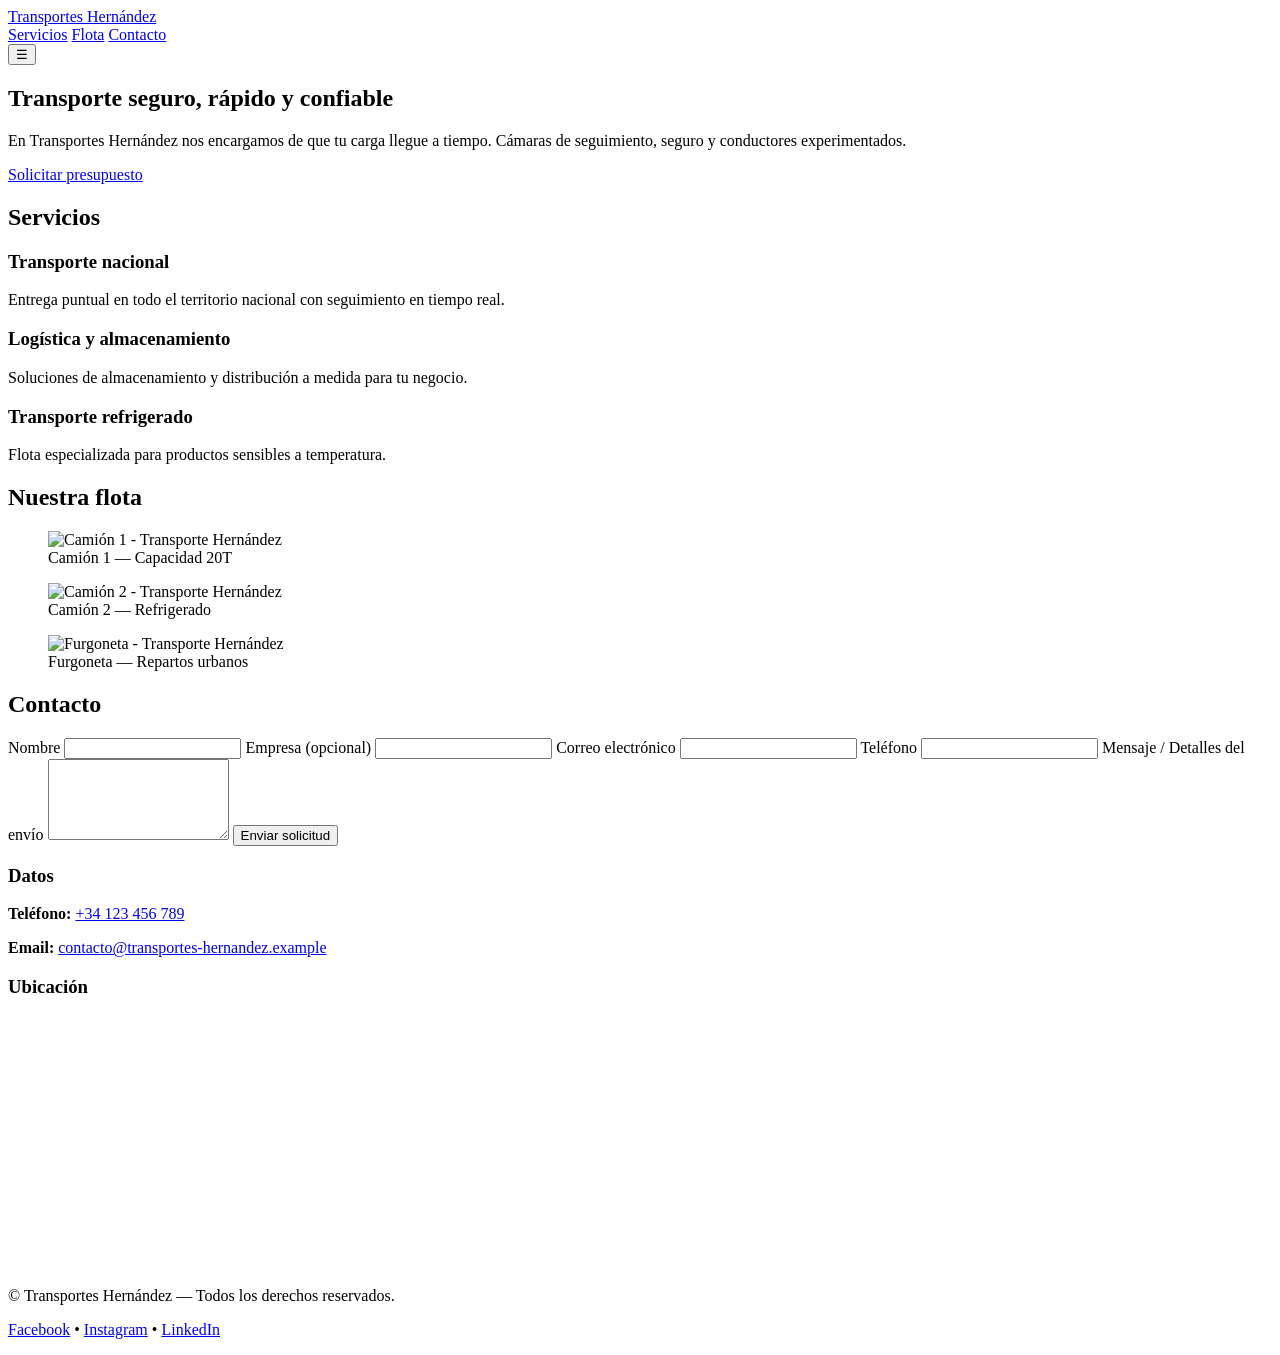
==== index.html @ dbd1b5d1 "Agregar plantilla de sitio Transportes Hernández" ====
<!doctype html>
<html lang="es">
<head>
  <meta charset="utf-8" />
  <meta name="viewport" content="width=device-width,initial-scale=1" />
  <title>Transportes Hernández</title>
  <meta name="description" content="Transportes Hernández - servicios de transporte de mercancías y logística con seguridad y puntualidad." />
  <link rel="stylesheet" href="styles.css">
  <link rel="icon" href="data:;base64,iVBORw0KGgo=" />
</head>
<body>
  <header class="site-header">
    <div class="container header-inner">
      <a class="brand" href="#home" aria-label="Transportes Hernández">Transportes Hernández</a>
      <nav class="main-nav" aria-label="Menú principal">
        <a href="#servicios">Servicios</a>
        <a href="#flota">Flota</a>
        <a href="#contacto">Contacto</a>
      </nav>
      <button class="menu-toggle" aria-expanded="false" aria-controls="main-navigation">☰</button>
    </div>
  </header>

  <main>
    <section id="home" class="hero" role="banner">
      <div class="container hero-inner">
        <h1>Transporte seguro, rápido y confiable</h1>
        <p>En Transportes Hernández nos encargamos de que tu carga llegue a tiempo. Cámaras de seguimiento, seguro y conductores experimentados.</p>
        <a class="btn primary" href="#contacto">Solicitar presupuesto</a>
      </div>
    </section>

    <section id="servicios" class="container servicios">
      <h2>Servicios</h2>
      <div class="cards">
        <article class="card">
          <h3>Transporte nacional</h3>
          <p>Entrega puntual en todo el territorio nacional con seguimiento en tiempo real.</p>
        </article>
        <article class="card">
          <h3>Logística y almacenamiento</h3>
          <p>Soluciones de almacenamiento y distribución a medida para tu negocio.</p>
        </article>
        <article class="card">
          <h3>Transporte refrigerado</h3>
          <p>Flota especializada para productos sensibles a temperatura.</p>
        </article>
      </div>
    </section>

    <section id="flota" class="container flota">
      <h2>Nuestra flota</h2>
      <div class="fleet-grid">
        <figure>
          <img src="https://via.placeholder.com/400x250?text=Camión+1" alt="Camión 1 - Transporte Hernández" />
          <figcaption>Camión 1 — Capacidad 20T</figcaption>
        </figure>
        <figure>
          <img src="https://via.placeholder.com/400x250?text=Camión+2" alt="Camión 2 - Transporte Hernández" />
          <figcaption>Camión 2 — Refrigerado</figcaption>
        </figure>
        <figure>
          <img src="https://via.placeholder.com/400x250?text=Furgoneta" alt="Furgoneta - Transporte Hernández" />
          <figcaption>Furgoneta — Repartos urbanos</figcaption>
        </figure>
      </div>
    </section>

    <section id="contacto" class="container contacto">
      <h2>Contacto</h2>
      <div class="contact-grid">
        <form id="contact-form" class="contact-form" novalidate>
          <label for="name">Nombre</label>
          <input id="name" name="name" type="text" required />

          <label for="company">Empresa (opcional)</label>
          <input id="company" name="company" type="text" />

          <label for="email">Correo electrónico</label>
          <input id="email" name="email" type="email" required />

          <label for="phone">Teléfono</label>
          <input id="phone" name="phone" type="tel" required />

          <label for="message">Mensaje / Detalles del envío</label>
          <textarea id="message" name="message" rows="5" required></textarea>

          <button class="btn primary" type="submit">Enviar solicitud</button>
          <p id="form-msg" role="status" aria-live="polite"></p>
        </form>

        <div class="contact-info" aria-label="Información de contacto">
          <h3>Datos</h3>
          <p><strong>Teléfono:</strong> <a href="tel:+34123456789">+34 123 456 789</a></p>
          <p><strong>Email:</strong> <a href="mailto:contacto@transportes-hernandez.example">contacto@transportes-hernandez.example</a></p>
          <h3>Ubicación</h3>
          <!-- Sustituye el src por tu embed real de Google Maps o similar -->
          <div class="map" aria-hidden="false">
            <iframe
              title="Ubicación Transportes Hernández"
              src="https://www.google.com/maps/embed?pb=!1m18!1m12!1m3!1d...REEMPLAZA_POR_TU_EMBED..."
              width="100%" height="250" style="border:0;" loading="lazy" referrerpolicy="no-referrer-when-downgrade"></iframe>
          </div>
        </div>
      </div>
    </section>
  </main>

  <footer class="site-footer">
    <div class="container footer-inner">
      <p>© <span id="year"></span> Transportes Hernández — Todos los derechos reservados.</p>
      <p class="socials">
        <a href="#" aria-label="Facebook">Facebook</a> •
        <a href="#" aria-label="Instagram">Instagram</a> •
        <a href="#" aria-label="LinkedIn">LinkedIn</a>
      </p>
    </div>
  </footer>

  <script src="script.js" defer></script>
</body>
</html>
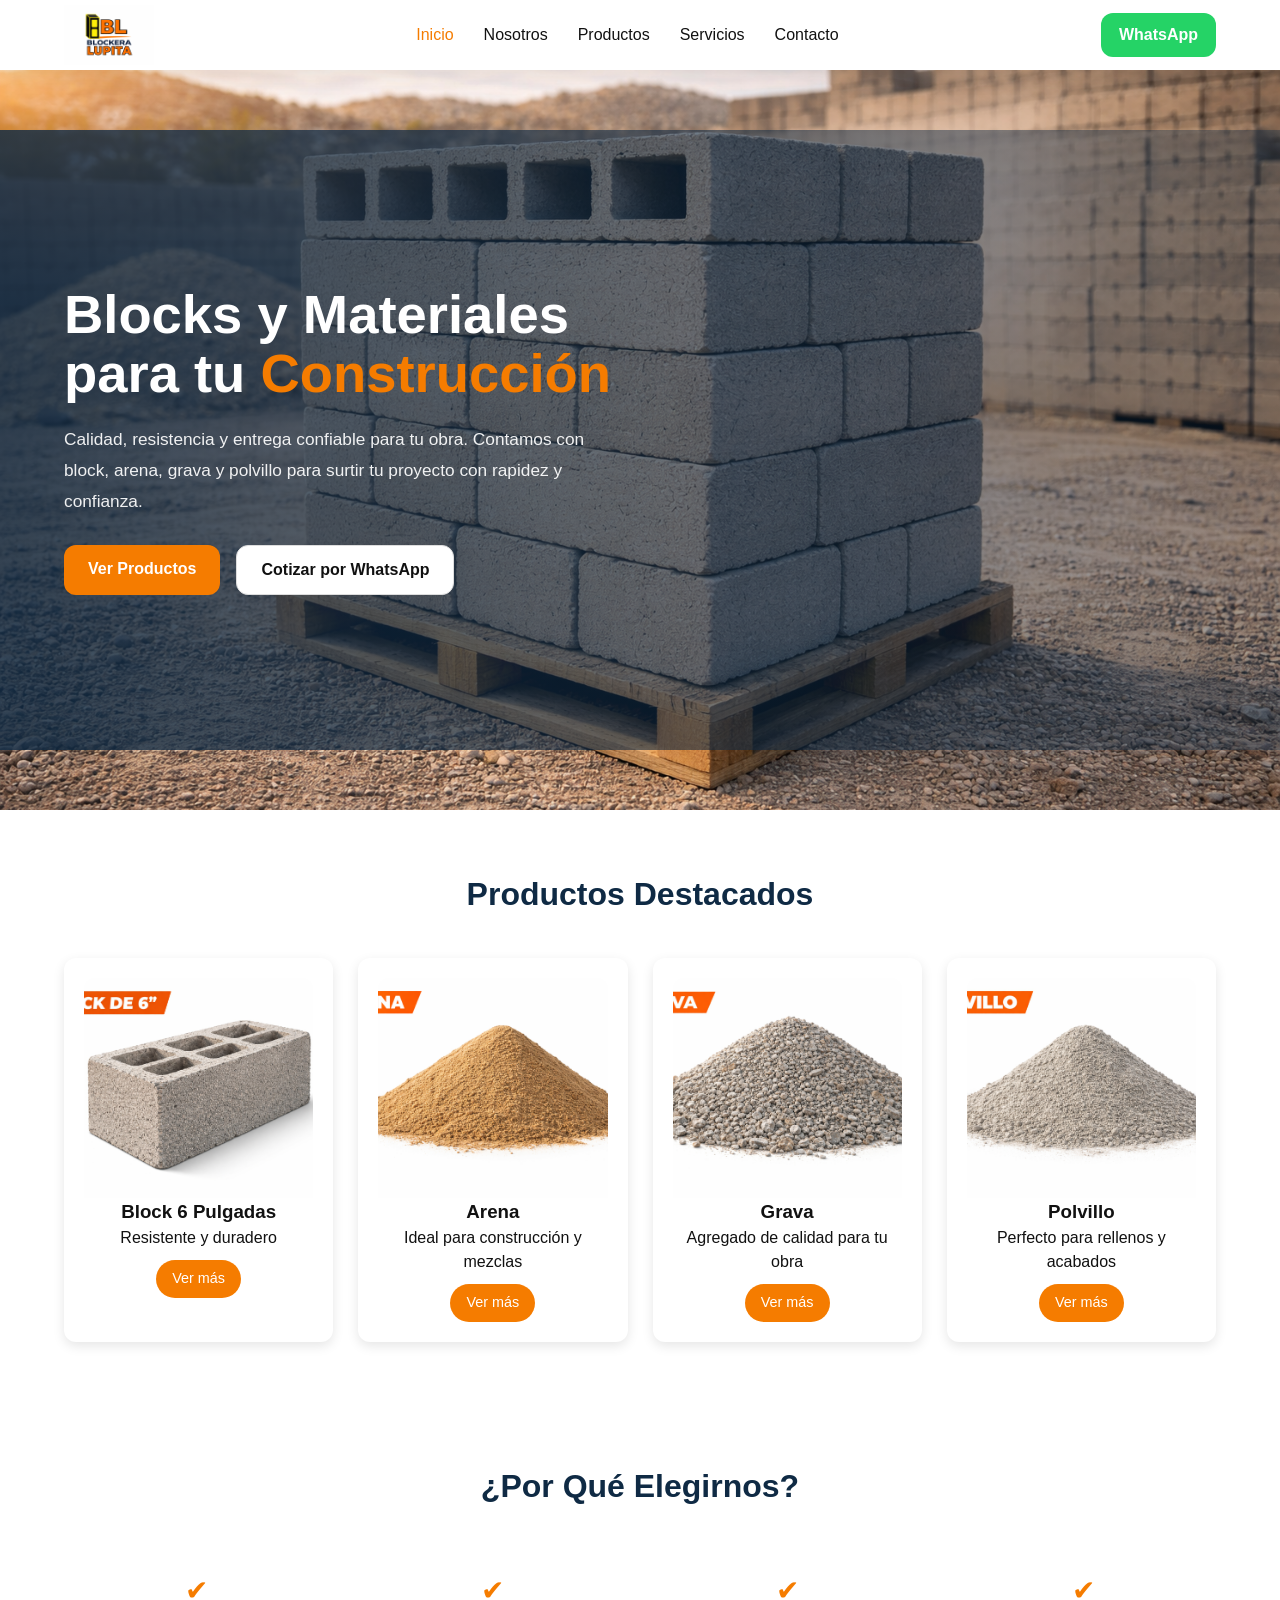
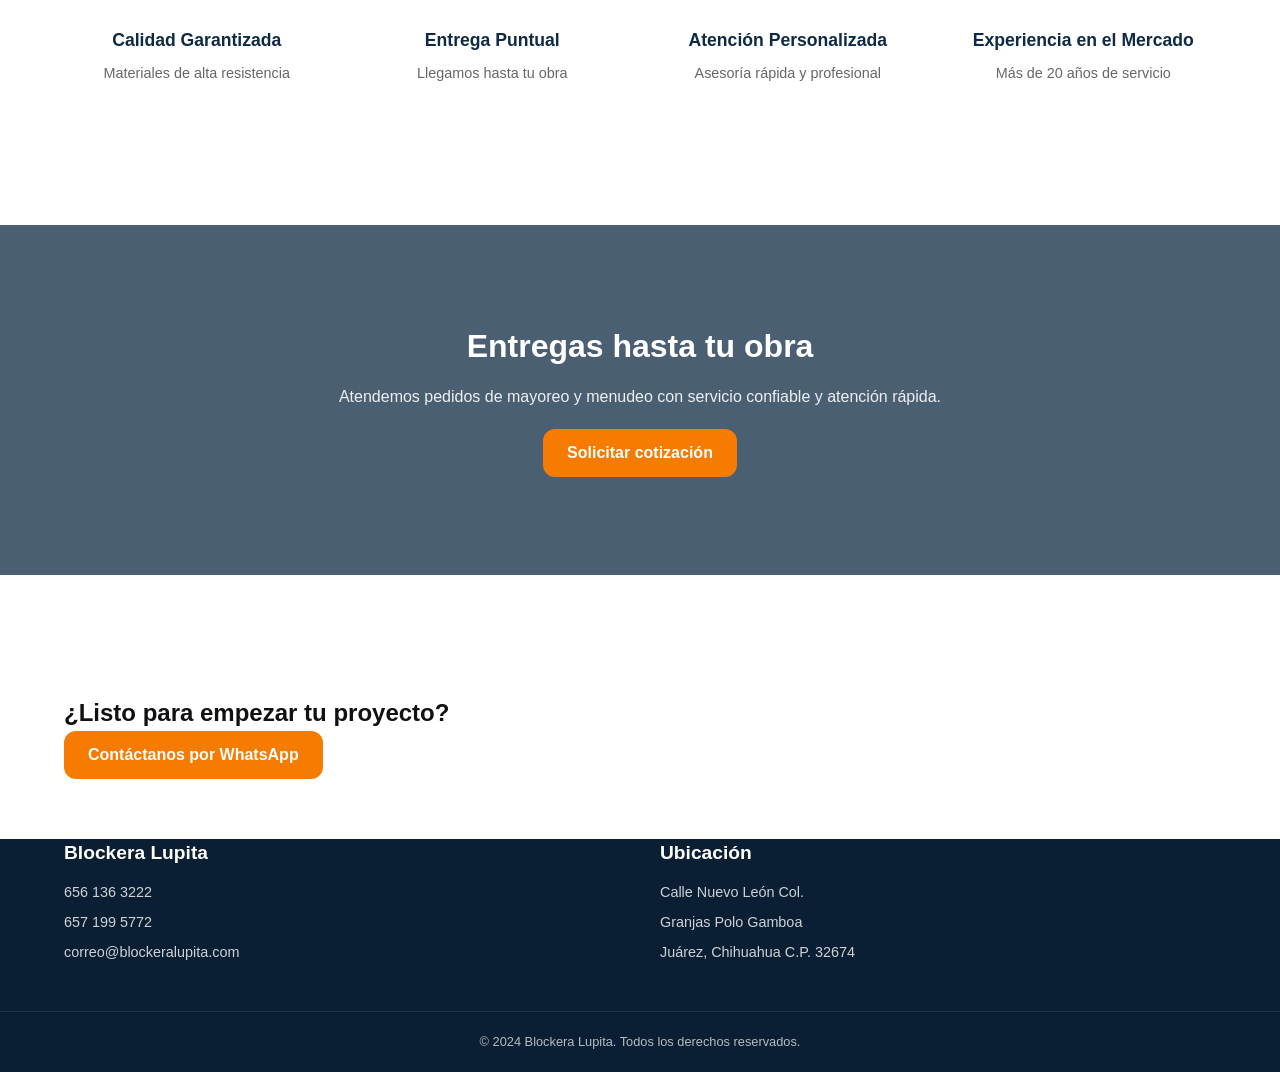
==== commit 47d66b99: "movimiento" ====
--- a/index.html
+++ b/index.html
@@ -1,122 +1,184 @@
-<!doctype html>
-<html lang="es">
-<head>
-  <meta charset="utf-8" />
-  <meta name="viewport" content="width=device-width,initial-scale=1" />
-  <title>Transportes Hernández</title>
-  <meta name="description" content="Transportes Hernández - servicios de transporte de mercancías y logística con seguridad y puntualidad." />
-  <link rel="stylesheet" href="styles.css">
-  <link rel="icon" href="data:;base64,iVBORw0KGgo=" />
-</head>
-<body>
-  <header class="site-header">
-    <div class="container header-inner">
-      <a class="brand" href="#home" aria-label="Transportes Hernández">Transportes Hernández</a>
-      <nav class="main-nav" aria-label="Menú principal">
-        <a href="#servicios">Servicios</a>
-        <a href="#flota">Flota</a>
-        <a href="#contacto">Contacto</a>
-      </nav>
-      <button class="menu-toggle" aria-expanded="false" aria-controls="main-navigation">☰</button>
-    </div>
-  </header>
-
-  <main>
-    <section id="home" class="hero" role="banner">
-      <div class="container hero-inner">
-        <h1>Transporte seguro, rápido y confiable</h1>
-        <p>En Transportes Hernández nos encargamos de que tu carga llegue a tiempo. Cámaras de seguimiento, seguro y conductores experimentados.</p>
-        <a class="btn primary" href="#contacto">Solicitar presupuesto</a>
-      </div>
-    </section>
-
-    <section id="servicios" class="container servicios">
-      <h2>Servicios</h2>
-      <div class="cards">
-        <article class="card">
-          <h3>Transporte nacional</h3>
-          <p>Entrega puntual en todo el territorio nacional con seguimiento en tiempo real.</p>
-        </article>
-        <article class="card">
-          <h3>Logística y almacenamiento</h3>
-          <p>Soluciones de almacenamiento y distribución a medida para tu negocio.</p>
-        </article>
-        <article class="card">
-          <h3>Transporte refrigerado</h3>
-          <p>Flota especializada para productos sensibles a temperatura.</p>
-        </article>
-      </div>
-    </section>
-
-    <section id="flota" class="container flota">
-      <h2>Nuestra flota</h2>
-      <div class="fleet-grid">
-        <figure>
-          <img src="https://via.placeholder.com/400x250?text=Camión+1" alt="Camión 1 - Transporte Hernández" />
-          <figcaption>Camión 1 — Capacidad 20T</figcaption>
-        </figure>
-        <figure>
-          <img src="https://via.placeholder.com/400x250?text=Camión+2" alt="Camión 2 - Transporte Hernández" />
-          <figcaption>Camión 2 — Refrigerado</figcaption>
-        </figure>
-        <figure>
-          <img src="https://via.placeholder.com/400x250?text=Furgoneta" alt="Furgoneta - Transporte Hernández" />
-          <figcaption>Furgoneta — Repartos urbanos</figcaption>
-        </figure>
-      </div>
-    </section>
-
-    <section id="contacto" class="container contacto">
-      <h2>Contacto</h2>
-      <div class="contact-grid">
-        <form id="contact-form" class="contact-form" novalidate>
-          <label for="name">Nombre</label>
-          <input id="name" name="name" type="text" required />
-
-          <label for="company">Empresa (opcional)</label>
-          <input id="company" name="company" type="text" />
-
-          <label for="email">Correo electrónico</label>
-          <input id="email" name="email" type="email" required />
-
-          <label for="phone">Teléfono</label>
-          <input id="phone" name="phone" type="tel" required />
-
-          <label for="message">Mensaje / Detalles del envío</label>
-          <textarea id="message" name="message" rows="5" required></textarea>
-
-          <button class="btn primary" type="submit">Enviar solicitud</button>
-          <p id="form-msg" role="status" aria-live="polite"></p>
-        </form>
-
-        <div class="contact-info" aria-label="Información de contacto">
-          <h3>Datos</h3>
-          <p><strong>Teléfono:</strong> <a href="tel:+34123456789">+34 123 456 789</a></p>
-          <p><strong>Email:</strong> <a href="mailto:contacto@transportes-hernandez.example">contacto@transportes-hernandez.example</a></p>
-          <h3>Ubicación</h3>
-          <!-- Sustituye el src por tu embed real de Google Maps o similar -->
-          <div class="map" aria-hidden="false">
-            <iframe
-              title="Ubicación Transportes Hernández"
-              src="https://www.google.com/maps/embed?pb=!1m18!1m12!1m3!1d...REEMPLAZA_POR_TU_EMBED..."
-              width="100%" height="250" style="border:0;" loading="lazy" referrerpolicy="no-referrer-when-downgrade"></iframe>
-          </div>
-        </div>
-      </div>
-    </section>
-  </main>
-
-  <footer class="site-footer">
-    <div class="container footer-inner">
-      <p>© <span id="year"></span> Transportes Hernández — Todos los derechos reservados.</p>
-      <p class="socials">
-        <a href="#" aria-label="Facebook">Facebook</a> •
-        <a href="#" aria-label="Instagram">Instagram</a> •
-        <a href="#" aria-label="LinkedIn">LinkedIn</a>
-      </p>
-    </div>
-  </footer>
-
-  <script src="script.js" defer></script>
-</body>
-</html>
+<!DOCTYPE html>
+<html lang="es">
+<head>
+  <meta charset="UTF-8" />
+  <meta name="viewport" content="width=device-width, initial-scale=1.0" />
+  <title>Blockera Lupita</title>
+
+  <link rel="icon" type="image/png" href="assets/img/logo/favicon1.png">
+
+  <link rel="stylesheet" href="assets/css/global.css">
+  <link rel="stylesheet" href="assets/css/variables.css" />
+  <link rel="stylesheet" href="assets/css/global.css" />
+  <link rel="stylesheet" href="assets/css/header.css" />
+  <link rel="stylesheet" href="assets/css/hero.css" />
+  <link rel="stylesheet" href="assets/css/productos.css" />
+  <link rel="stylesheet" href="assets/css/ventajas.css" />
+  <link rel="stylesheet" href="assets/css/entrega.css" />
+  <link rel="stylesheet" href="assets/css/cta.css" />
+  <link rel="stylesheet" href="assets/css/footer.css" />
+  <link rel="stylesheet" href="assets/css/responsive.css" />
+</head>
+<body>
+
+  <header class="header">
+    <div class="container header-container">
+      <a href="index.html" class="logo">
+        <img src="assets/img/logo/logo.png" alt="Logo Blockera Lupita">
+      </a>
+
+      <nav class="nav">
+        <a href="index.html" class="active">Inicio</a>
+        <a href="pages/nosotros.html">Nosotros</a>
+        <a href="pages/productos.html">Productos</a>
+        <a href="pages/servicios.html">Servicios</a>
+        <a href="pages/contacto.html">Contacto</a>
+      </nav>
+
+      <a href="https://wa.me/526571995772?text=Hola,%20quiero%20información%20y%20precios%20de%20block%20y%20materiales" class="btn-whatsapp" target="_blank"> 
+      WhatsApp
+      </a>
+    </div>
+  </header>
+
+  <main>
+    <section class="hero">
+      <div class="hero-overlay">
+        <div class="container hero-content">
+          <div class="hero-text">
+            <h1>Blocks y Materiales<br>para tu <span>Construcción</span></h1>
+            <p>
+              Calidad, resistencia y entrega confiable para tu obra.
+              Contamos con block, arena, grava y polvillo para surtir
+              tu proyecto con rapidez y confianza.
+            </p>
+
+            <div class="hero-buttons">
+              <a href="productos.html" class="btn btn-primary">Ver Productos</a>
+              <a href="#" class="btn btn-light">Cotizar por WhatsApp</a>
+            </div>
+          </div>
+        </div>
+      </div>
+    </section>
+
+    <section class="productos-destacados">
+
+      <div class="container">
+        <h2 class="section-title">Productos Destacados</h2>
+
+        <div class="productos-grid">
+          <article class="producto-card">
+            <img src="assets/img/productos/block6.png" alt="Block 6 Pulgadas">
+            <div class="producto-info">
+              <h3>Block 6 Pulgadas</h3>
+              <p>Resistente y duradero</p>
+              <a href="productos.html" class="btn-card">Ver más</a>
+            </div>
+          </article>
+
+          <article class="producto-card">
+            <img src="assets/img/productos/arena.png" alt="Arena">
+            <div class="producto-info">
+              <h3>Arena</h3>
+              <p>Ideal para construcción y mezclas</p>
+              <a href="productos.html" class="btn-card">Ver más</a>
+            </div>
+          </article>
+
+          <article class="producto-card">
+            <img src="assets/img/productos/grava.png" alt="Grava">
+            <div class="producto-info">
+              <h3>Grava</h3>
+              <p>Agregado de calidad para tu obra</p>
+              <a href="productos.html" class="btn-card">Ver más</a>
+            </div>
+          </article>
+
+          <article class="producto-card">
+            <img src="assets/img/productos/polvillo.png" alt="Polvillo">
+            <div class="producto-info">
+              <h3>Polvillo</h3>
+              <p>Perfecto para rellenos y acabados</p>
+              <a href="productos.html" class="btn-card">Ver más</a>
+            </div>
+          </article>
+        </div>
+      </div>
+
+    </section>
+
+    <section class="ventajas">
+      <div class="container">
+        <h2 class="section-title">¿Por Qué Elegirnos?</h2>
+
+        <div class="ventajas-grid">
+          <div class="ventaja-item">
+            <h3>Calidad Garantizada</h3>
+            <p>Materiales de alta resistencia</p>
+          </div>
+
+          <div class="ventaja-item">
+            <h3>Entrega Puntual</h3>
+            <p>Llegamos hasta tu obra</p>
+          </div>
+
+          <div class="ventaja-item">
+            <h3>Atención Personalizada</h3>
+            <p>Asesoría rápida y profesional</p>
+          </div>
+
+          <div class="ventaja-item">
+            <h3>Experiencia en el Mercado</h3>
+            <p>Más de 20 años de servicio</p>
+          </div>
+        </div>
+      </div>
+    </section>
+
+    <section class="entrega-banner">
+      <div class="entrega-overlay">
+        <div class="container entrega-content">
+          <h2>Entregas hasta tu obra</h2>
+          <p>
+            Atendemos pedidos de mayoreo y menudeo con servicio confiable y atención rápida.
+          </p>
+          <a href="#" class="btn btn-primary">Solicitar cotización</a>
+        </div>
+      </div>
+    </section>
+
+    <section class="cta-final">
+      <div class="container cta-final-content">
+        <h2>¿Listo para empezar tu proyecto?</h2>
+        <a href="#" class="btn btn-primary btn-cta-final">Contáctanos por WhatsApp</a>
+      </div>
+    </section>
+  </main>
+
+  <footer class="footer">
+    <div class="container footer-container">
+      <div class="footer-col">
+        <h3>Blockera Lupita</h3>
+        <p>656 136 3222</p>
+        <p>657 199 5772</p>
+        <p>correo@blockeralupita.com</p>
+      </div>
+
+      <div class="footer-col">
+        <h3>Ubicación</h3>
+        <p>Calle Nuevo León Col.</p>
+        <p>Granjas Polo Gamboa</p>
+        <p>Juárez, Chihuahua C.P. 32674</p>
+      </div>
+    </div>
+
+    <div class="footer-bottom">
+      <p>© 2024 Blockera Lupita. Todos los derechos reservados.</p>
+    </div>
+  </footer>
+
+  <script src="assets/js/main.js"></script>
+  <script src="assets/js/menu-mobile.js"></script>
+</body>
+</html>
--- a/assets/css/global.css
+++ b/assets/css/global.css
@@ -0,0 +1,111 @@
+/* RESET */
+* {
+  margin: 0;
+  padding: 0;
+  box-sizing: border-box;
+}
+
+/* BODY */
+body {
+  font-family: var(--fuente-principal);
+  color: var(--color-negro);
+  background-color: var(--color-blanco);
+  line-height: 1.5;
+}
+
+/* IMÁGENES */
+img {
+  max-width: 100%;
+  display: block;
+}
+
+/* LINKS */
+a {
+  text-decoration: none;
+  color: inherit;
+}
+
+/* LISTAS */
+ul {
+  list-style: none;
+}
+
+/* CONTENEDOR GENERAL */
+.container {
+  width: 90%;
+  max-width: var(--ancho-max);
+  margin: 0 auto;
+}
+
+/* TÍTULOS */
+h1, h2, h3 {
+  font-weight: 700;
+}
+
+/* SECCIONES */
+section {
+  padding: 60px 0;
+}
+
+/* TITULOS DE SECCIÓN */
+.section-title {
+  text-align: center;
+  margin-bottom: 40px;
+  font-size: 2rem;
+  color: var(--color-azul-oscuro);
+}
+
+/* BOTONES GENERALES */
+.btn {
+  display: inline-block;
+  padding: 12px 24px;
+  border-radius: var(--radio);
+  font-weight: 600;
+  transition: var(--transicion);
+  cursor: pointer;
+}
+
+/* BOTÓN PRINCIPAL (NARANJA) */
+.btn-primary {
+  background-color: var(--color-naranja);
+  color: var(--color-blanco);
+}
+
+.btn-primary:hover {
+  background-color: var(--color-naranja-hover);
+}
+
+/* BOTÓN CLARO (WHATSAPP HERO) */
+.btn-light {
+  background-color: var(--color-blanco);
+  color: var(--color-negro);
+  border: 1px solid #ddd;
+}
+
+.btn-light:hover {
+  background-color: var(--color-gris);
+}
+
+/* BOTÓN WHATSAPP HEADER */
+.btn-whatsapp {
+  background-color: var(--color-verde);
+  color: white;
+  padding: 10px 18px;
+  border-radius: var(--radio);
+  font-weight: 600;
+}
+
+/* BOTÓN DE TARJETAS */
+.btn-card {
+  display: inline-block;
+  margin-top: 10px;
+  background-color: var(--color-naranja);
+  color: white;
+  padding: 8px 16px;
+  border-radius: 20px;
+  font-size: 0.9rem;
+}
+
+.btn-card:hover {
+  background-color: var(--color-naranja-hover);
+}
--- a/assets/css/variables.css
+++ b/assets/css/variables.css
@@ -0,0 +1,33 @@
+:root {
+
+  /*  COLORES PRINCIPALES */
+  --color-naranja: #f57c00;
+  --color-naranja-hover: #e66a00;
+
+  --color-azul-oscuro: #0f2a44;
+  --color-azul-claro: #1e3a5f;
+
+  --color-blanco: #ffffff;
+  --color-negro: #111111;
+  --color-gris: #f5f5f5;
+  --color-gris-texto: #666666;
+
+  --color-verde: #25D366; /* WhatsApp */
+
+  /* TIPOGRAFÍA */
+  --fuente-principal: 'Segoe UI', Tahoma, sans-serif;
+
+  /* TAMAÑOS */
+  --ancho-max: 1200px;
+
+  /* BORDES */
+  --radio: 12px;
+
+  /* SOMBRAS */
+  --sombra: 0 8px 20px rgba(0, 0, 0, 0.08);
+  --sombra-hover: 0 12px 30px rgba(0, 0, 0, 0.12);
+
+  /* TRANSICIONES */
+  --transicion: all 0.3s ease;
+
+}
--- a/assets/css/global.css
+++ b/assets/css/global.css
@@ -0,0 +1,111 @@
+/* RESET */
+* {
+  margin: 0;
+  padding: 0;
+  box-sizing: border-box;
+}
+
+/* BODY */
+body {
+  font-family: var(--fuente-principal);
+  color: var(--color-negro);
+  background-color: var(--color-blanco);
+  line-height: 1.5;
+}
+
+/* IMÁGENES */
+img {
+  max-width: 100%;
+  display: block;
+}
+
+/* LINKS */
+a {
+  text-decoration: none;
+  color: inherit;
+}
+
+/* LISTAS */
+ul {
+  list-style: none;
+}
+
+/* CONTENEDOR GENERAL */
+.container {
+  width: 90%;
+  max-width: var(--ancho-max);
+  margin: 0 auto;
+}
+
+/* TÍTULOS */
+h1, h2, h3 {
+  font-weight: 700;
+}
+
+/* SECCIONES */
+section {
+  padding: 60px 0;
+}
+
+/* TITULOS DE SECCIÓN */
+.section-title {
+  text-align: center;
+  margin-bottom: 40px;
+  font-size: 2rem;
+  color: var(--color-azul-oscuro);
+}
+
+/* BOTONES GENERALES */
+.btn {
+  display: inline-block;
+  padding: 12px 24px;
+  border-radius: var(--radio);
+  font-weight: 600;
+  transition: var(--transicion);
+  cursor: pointer;
+}
+
+/* BOTÓN PRINCIPAL (NARANJA) */
+.btn-primary {
+  background-color: var(--color-naranja);
+  color: var(--color-blanco);
+}
+
+.btn-primary:hover {
+  background-color: var(--color-naranja-hover);
+}
+
+/* BOTÓN CLARO (WHATSAPP HERO) */
+.btn-light {
+  background-color: var(--color-blanco);
+  color: var(--color-negro);
+  border: 1px solid #ddd;
+}
+
+.btn-light:hover {
+  background-color: var(--color-gris);
+}
+
+/* BOTÓN WHATSAPP HEADER */
+.btn-whatsapp {
+  background-color: var(--color-verde);
+  color: white;
+  padding: 10px 18px;
+  border-radius: var(--radio);
+  font-weight: 600;
+}
+
+/* BOTÓN DE TARJETAS */
+.btn-card {
+  display: inline-block;
+  margin-top: 10px;
+  background-color: var(--color-naranja);
+  color: white;
+  padding: 8px 16px;
+  border-radius: 20px;
+  font-size: 0.9rem;
+}
+
+.btn-card:hover {
+  background-color: var(--color-naranja-hover);
+}
--- a/assets/css/header.css
+++ b/assets/css/header.css
@@ -0,0 +1,78 @@
+/* HEADER */
+.header {
+  width: 100%;
+  background-color: var(--color-blanco);
+  box-shadow: var(--sombra);
+  position: sticky;
+  top: 0;
+  z-index: 1000;
+}
+
+/* CONTENEDOR */
+.header-container {
+  display: flex;
+  align-items: center;
+  justify-content: space-between;
+  height: 70px;
+}
+
+/* LOGO */
+.logo img {
+  height: 60px;
+  width: auto;
+}
+
+/* NAV */
+.nav {
+  display: flex;
+  gap: 30px;
+}
+
+.menu-toggle {
+  display: none;
+  font-size: 28px;
+  background: none;
+  border: none;
+  cursor: pointer;
+}
+
+.nav a {
+  font-weight: 500;
+  color: var(--color-negro);
+  position: relative;
+}
+
+/* EFECTO HOVER */
+.nav a::after {
+  content: "";
+  position: absolute;
+  left: 0;
+  bottom: -5px;
+  width: 0%;
+  height: 2px;
+  background-color: var(--color-naranja);
+  transition: var(--transicion);
+}
+
+.nav a:hover::after {
+  width: 100%;
+}
+
+/* LINK ACTIVO */
+.nav a.active {
+  color: var(--color-naranja);
+}
+
+/* BOTÓN WHATSAPP */
+.btn-whatsapp {
+  background-color: var(--color-verde);
+  color: white;
+  font-weight: 600;
+  padding: 10px 18px;
+  border-radius: var(--radio);
+  transition: var(--transicion);
+}
+
+.btn-whatsapp:hover {
+  opacity: 0.85;
+}
--- a/assets/css/hero.css
+++ b/assets/css/hero.css
@@ -0,0 +1,59 @@
+.hero {
+  position: relative;
+  min-height: 620px;
+  background-image: url("../img/hero/hero-principal.png");
+  background-size: cover;
+  background-position: center;
+  background-repeat: no-repeat;
+  display: flex;
+  align-items: center;
+}
+
+.hero-overlay {
+  width: 100%;
+  min-height: 620px;
+  background: linear-gradient(
+    90deg,
+    rgba(15, 42, 68, 0.82) 0%,
+    rgba(15, 42, 68, 0.68) 35%,
+    rgba(15, 42, 68, 0.35) 100%
+  );
+  display: flex;
+  align-items: center;
+}
+
+.hero-content {
+  display: flex;
+  align-items: center;
+  min-height: 620px;
+}
+
+.hero-text {
+  max-width: 620px;
+  color: var(--color-blanco);
+}
+
+.hero-text h1 {
+  font-size: 3.4rem;
+  line-height: 1.1;
+  margin-bottom: 20px;
+  font-weight: 800;
+}
+
+.hero-text h1 span {
+  color: var(--color-naranja);
+}
+
+.hero-text p {
+  font-size: 1.08rem;
+  line-height: 1.8;
+  margin-bottom: 28px;
+  color: rgba(255, 255, 255, 0.92);
+  max-width: 560px;
+}
+
+.hero-buttons {
+  display: flex;
+  gap: 16px;
+  flex-wrap: wrap;
+} 
--- a/assets/css/productos.css
+++ b/assets/css/productos.css
@@ -0,0 +1,62 @@
+.productos-catalogo {
+  padding: 80px 0;
+}
+
+.productos-hero {
+  background: linear-gradient(
+      rgba(13, 43, 69, 0.88),
+      rgba(13, 43, 69, 0.88)
+    );
+  color: white;
+
+  min-height: 420px;
+
+  display: flex;
+  justify-content: center;
+  align-items: center;
+  text-align: center;
+
+  padding: 0 20px;
+}
+
+.productos-grid {
+  display: grid;
+  grid-template-columns: repeat(4, 1fr);
+  gap: 25px;
+}
+
+.producto-card {
+  background: white;
+  padding: 20px;
+  border-radius: 12px;
+  box-shadow: 0 4px 12px rgba(0,0,0,0.1);
+  text-align: center;
+}
+
+.producto-card input {
+  width: 100%;
+  margin-top: 10px;
+  padding: 10px;
+  border-radius: 8px;
+  border: 1px solid #ccc;
+}
+
+.producto-card img{
+  width:100%;
+  height:220px;
+  object-fit:cover;
+  border-radius:12px 12px 0 0;
+}
+
+.productos-cta{
+  background:#0d2b45;
+  color:white;
+  text-align:center;
+  padding:60px 0;
+}
+
+@media (max-width: 768px) {
+  .productos-grid {
+    grid-template-columns: 1fr;
+  }
+}
--- a/assets/css/ventajas.css
+++ b/assets/css/ventajas.css
@@ -0,0 +1,43 @@
+.ventajas {
+  background-color: var(--color-blanco);
+}
+
+.ventajas-grid {
+  display: grid;
+  grid-template-columns: repeat(4, 1fr);
+  gap: 30px;
+  text-align: center;
+}
+
+.ventaja-item {
+  padding: 20px;
+  border-radius: var(--radio);
+  transition: var(--transicion);
+}
+
+.ventaja-item:hover {
+  background-color: var(--color-gris);
+  transform: translateY(-5px);
+}
+
+/* ICONO (lo dejamos preparado) */
+.ventaja-item::before {
+  content: "✔";
+  display: inline-block;
+  font-size: 28px;
+  margin-bottom: 15px;
+  color: var(--color-naranja);
+}
+
+/* TÍTULO */
+.ventaja-item h3 {
+  font-size: 1.1rem;
+  margin-bottom: 10px;
+  color: var(--color-azul-oscuro);
+}
+
+/* TEXTO */
+.ventaja-item p {
+  font-size: 0.9rem;
+  color: var(--color-gris-texto);
+}
--- a/assets/css/entrega.css
+++ b/assets/css/entrega.css
@@ -0,0 +1,38 @@
+.entrega-banner {
+  position: relative;
+  min-height: 350px;
+  background-image: url("../img/banners/entrega.jpg");
+  background-size: cover;
+  background-position: center;
+  display: flex;
+  align-items: center;
+}
+
+/* CAPA OSCURA */
+.entrega-overlay {
+  width: 100%;
+  min-height: 350px;
+  background: rgba(15, 42, 68, 0.75);
+  display: flex;
+  align-items: center;
+}
+
+/* CONTENIDO */
+.entrega-content {
+  text-align: center;
+  color: var(--color-blanco);
+  max-width: 700px;
+}
+
+/* TÍTULO */
+.entrega-content h2 {
+  font-size: 2rem;
+  margin-bottom: 15px;
+}
+
+/* TEXTO */
+.entrega-content p {
+  margin-bottom: 20px;
+  font-size: 1rem;
+  color: rgba(255, 255, 255, 0.9);
+}
--- a/assets/css/footer.css
+++ b/assets/css/footer.css
@@ -0,0 +1,36 @@
+.footer {
+  background-color: #0a1f33;
+  color: var(--color-blanco);
+}
+
+/* CONTENIDO PRINCIPAL */
+.footer-container {
+  display: grid;
+  grid-template-columns: repeat(2, 1fr);
+  gap: 40px;
+}
+
+/* COLUMNAS */
+.footer-col h3 {
+  margin-bottom: 15px;
+  font-size: 1.2rem;
+}
+
+.footer-col p {
+  font-size: 0.9rem;
+  margin-bottom: 8px;
+  color: rgba(255, 255, 255, 0.8);
+}
+
+/* PARTE INFERIOR */
+.footer-bottom {
+  text-align: center;
+  padding: 20px 0;
+  border-top: 1px solid rgba(255, 255, 255, 0.1);
+  margin-top: 40px;
+}
+
+.footer-bottom p {
+  font-size: 0.8rem;
+  color: rgba(255, 255, 255, 0.7);
+}
--- a/assets/css/responsive.css
+++ b/assets/css/responsive.css
@@ -0,0 +1,155 @@
+/* ===== TABLET ===== */
+@media (max-width: 992px) {
+  .nav {
+    gap: 18px;
+  }
+
+  .hero-text h1 {
+    font-size: 2.8rem;
+  }
+
+  .productos-grid {
+    grid-template-columns: repeat(2, 1fr);
+  }
+
+  .ventajas-grid {
+    grid-template-columns: repeat(2, 1fr);
+  }
+}
+
+/* ===== CELULAR ===== */
+@media (max-width: 768px) {
+  .menu-toggle {
+  display: block;
+  }
+
+.nav {
+  display: none;
+  flex-direction: column;
+  width: 100%;
+  background: white;
+  padding: 15px;
+  }
+
+.nav.nav-open {
+  display: flex;
+  }
+
+
+
+
+  section {
+    padding: 45px 0;
+  }
+
+  .header-container {
+    height: auto;
+    padding: 14px 0;
+    flex-wrap: wrap;
+    gap: 12px;
+  }
+
+  .logo img {
+    height: 44px;
+  }
+
+  .nav {
+    width: 100%;
+    justify-content: center;
+    flex-wrap: wrap;
+    gap: 14px;
+  }
+
+  .nav a {
+    font-size: 0.95rem;
+  }
+
+  .btn-whatsapp {
+    width: 100%;
+    text-align: center;
+  }
+
+  .hero,
+  .hero-overlay,
+  .hero-content {
+    min-height: 500px;
+  }
+
+  .hero-text {
+    max-width: 100%;
+    text-align: center;
+  }
+
+  .hero-text h1 {
+    font-size: 2.2rem;
+  }
+
+  .hero-text p {
+    font-size: 1rem;
+    margin-left: auto;
+    margin-right: auto;
+  }
+
+  .hero-buttons {
+    justify-content: center;
+  }
+
+  .section-title {
+    font-size: 1.7rem;
+    margin-bottom: 30px;
+  }
+
+  .productos-grid {
+    grid-template-columns: 1fr;
+  }
+
+  .ventajas-grid {
+    grid-template-columns: 1fr;
+  }
+
+  .entrega-banner,
+  .entrega-overlay {
+    min-height: 300px;
+  }
+
+  .entrega-content h2,
+  .cta-final h2 {
+    font-size: 1.6rem;
+  }
+
+  .footer-container {
+    grid-template-columns: 1fr;
+    gap: 24px;
+  }
+}
+
+/* ===== CELULAR PEQUEÑO ===== */
+@media (max-width: 480px) {
+  .container {
+    width: 92%;
+  }
+
+  .hero-text h1 {
+    font-size: 1.9rem;
+  }
+
+  .btn,
+  .btn-card,
+  .btn-whatsapp {
+    width: 100%;
+    text-align: center;
+  }
+
+  .hero-buttons {
+    flex-direction: column;
+  }
+
+  .producto-card img {
+    height: 190px;
+  }
+
+  .entrega-content h2,
+  .cta-final h2 {
+    font-size: 1.4rem;
+  }
+}
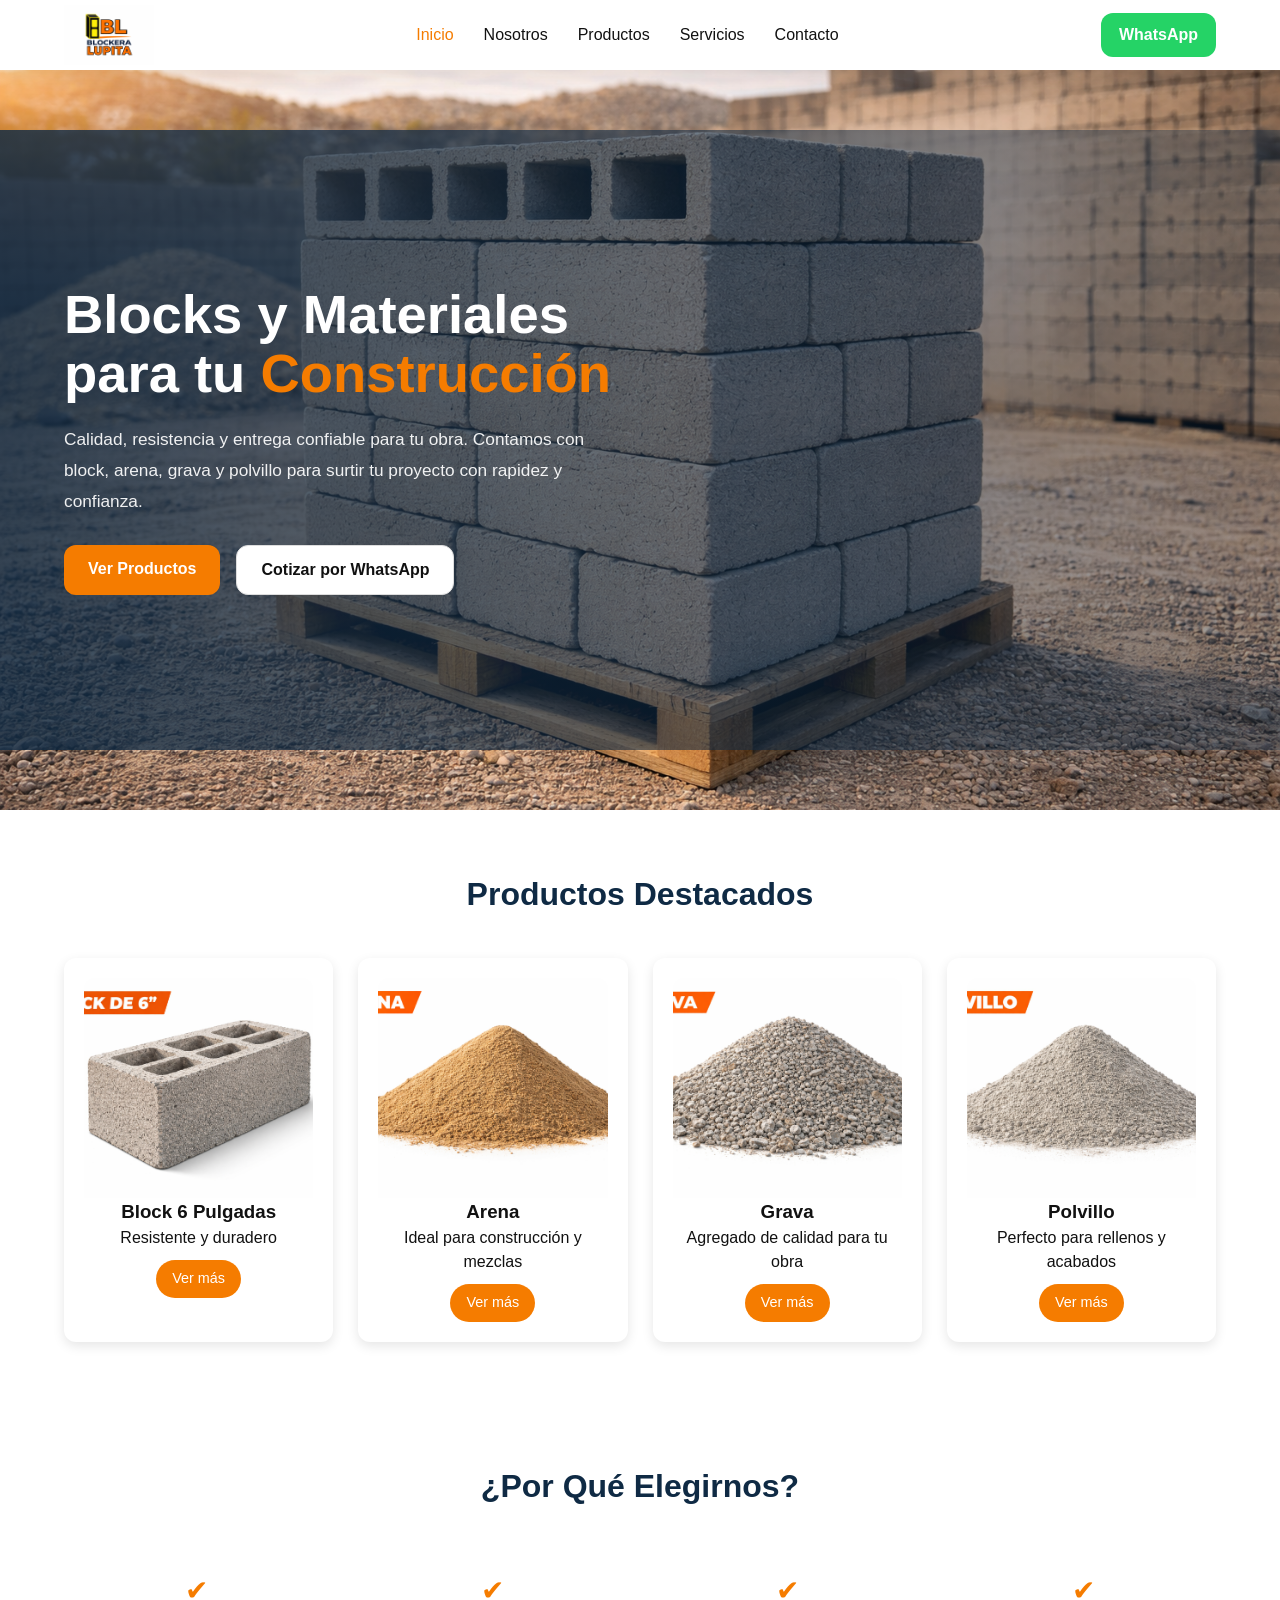
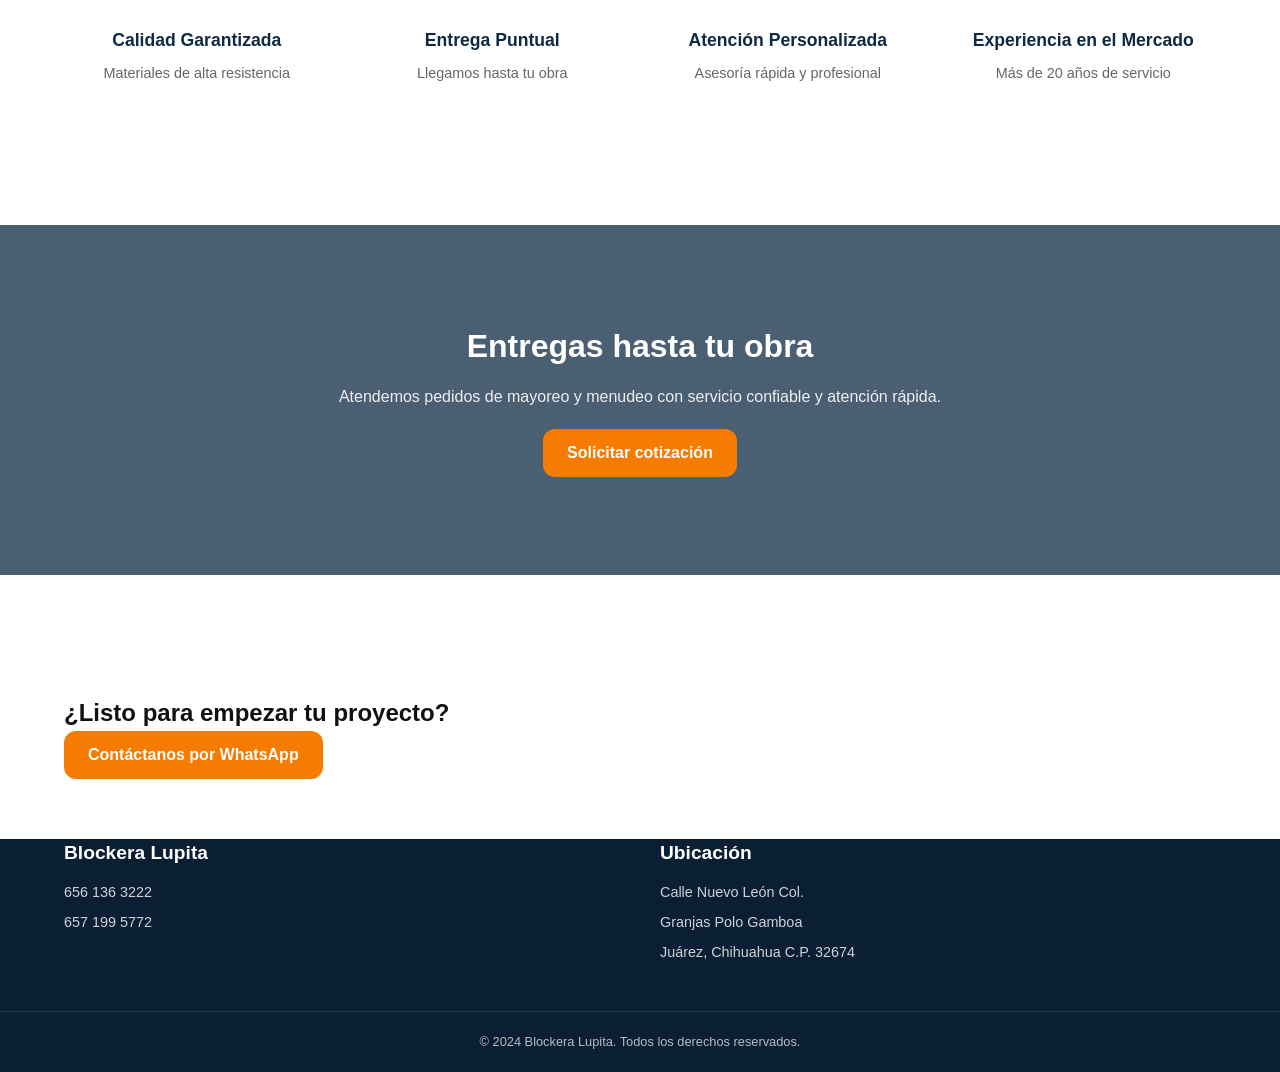
==== commit 6499b6b6: "ANG4" ====
--- a/index.html
+++ b/index.html
@@ -21,25 +21,32 @@
 </head>
 <body>
 
-  <header class="header">
-    <div class="container header-container">
-      <a href="index.html" class="logo">
-        <img src="assets/img/logo/logo.png" alt="Logo Blockera Lupita">
-      </a>
+<header class="header">
+  <div class="container header-container">
 
-      <nav class="nav">
-        <a href="index.html" class="active">Inicio</a>
-        <a href="pages/nosotros.html">Nosotros</a>
-        <a href="pages/productos.html">Productos</a>
-        <a href="pages/servicios.html">Servicios</a>
-        <a href="pages/contacto.html">Contacto</a>
-      </nav>
+    <a href="index.html" class="logo">
+      <img src="assets/img/logo/logo.png" alt="Logo Blockera Lupita">
+    </a>
 
-      <a href="https://wa.me/526571995772?text=Hola,%20quiero%20información%20y%20precios%20de%20block%20y%20materiales" class="btn-whatsapp" target="_blank"> 
+    <!-- BOTON MENU MOVIL -->
+    <button class="menu-toggle">☰</button>
+
+    <nav class="nav">
+      <a href="index.html" class="active">Inicio</a>
+      <a href="pages/nosotros.html">Nosotros</a>
+      <a href="pages/productos.html">Productos</a>
+      <a href="pages/servicios.html">Servicios</a>
+      <a href="pages/contacto.html">Contacto</a>
+    </nav>
+
+    <a href="https://wa.me/526571995772?text=Hola,%20quiero%20información%20y%20precios%20de%20block%20y%20materiales"
+       class="btn-whatsapp"
+       target="_blank">
       WhatsApp
-      </a>
-    </div>
-  </header>
+    </a>
+
+  </div>
+</header>
 
   <main>
     <section class="hero">
@@ -54,7 +61,7 @@
             </p>
 
             <div class="hero-buttons">
-              <a href="productos.html" class="btn btn-primary">Ver Productos</a>
+              <a href="pages/productos.html" class="btn btn-primary">Ver Productos</a>
               <a href="#" class="btn btn-light">Cotizar por WhatsApp</a>
             </div>
           </div>
@@ -73,7 +80,7 @@
             <div class="producto-info">
               <h3>Block 6 Pulgadas</h3>
               <p>Resistente y duradero</p>
-              <a href="productos.html" class="btn-card">Ver más</a>
+              <a href="pages/productos.html" class="btn-card">Ver más</a>
             </div>
           </article>
 
@@ -82,7 +89,7 @@
             <div class="producto-info">
               <h3>Arena</h3>
               <p>Ideal para construcción y mezclas</p>
-              <a href="productos.html" class="btn-card">Ver más</a>
+              <a href="pages/productos.html" class="btn-card">Ver más</a>
             </div>
           </article>
 
@@ -91,7 +98,7 @@
             <div class="producto-info">
               <h3>Grava</h3>
               <p>Agregado de calidad para tu obra</p>
-              <a href="productos.html" class="btn-card">Ver más</a>
+              <a href="pages/productos.html" class="btn-card">Ver más</a>
             </div>
           </article>
 
@@ -100,7 +107,7 @@
             <div class="producto-info">
               <h3>Polvillo</h3>
               <p>Perfecto para rellenos y acabados</p>
-              <a href="productos.html" class="btn-card">Ver más</a>
+              <a href="pages/productos.html" class="btn-card">Ver más</a>
             </div>
           </article>
         </div>
@@ -162,7 +169,7 @@
         <h3>Blockera Lupita</h3>
         <p>656 136 3222</p>
         <p>657 199 5772</p>
-        <p>correo@blockeralupita.com</p>
+<!--    <p>correo@blockeralupita.com</p> -->      <!-- correo Electronico-->
       </div>
 
       <div class="footer-col">
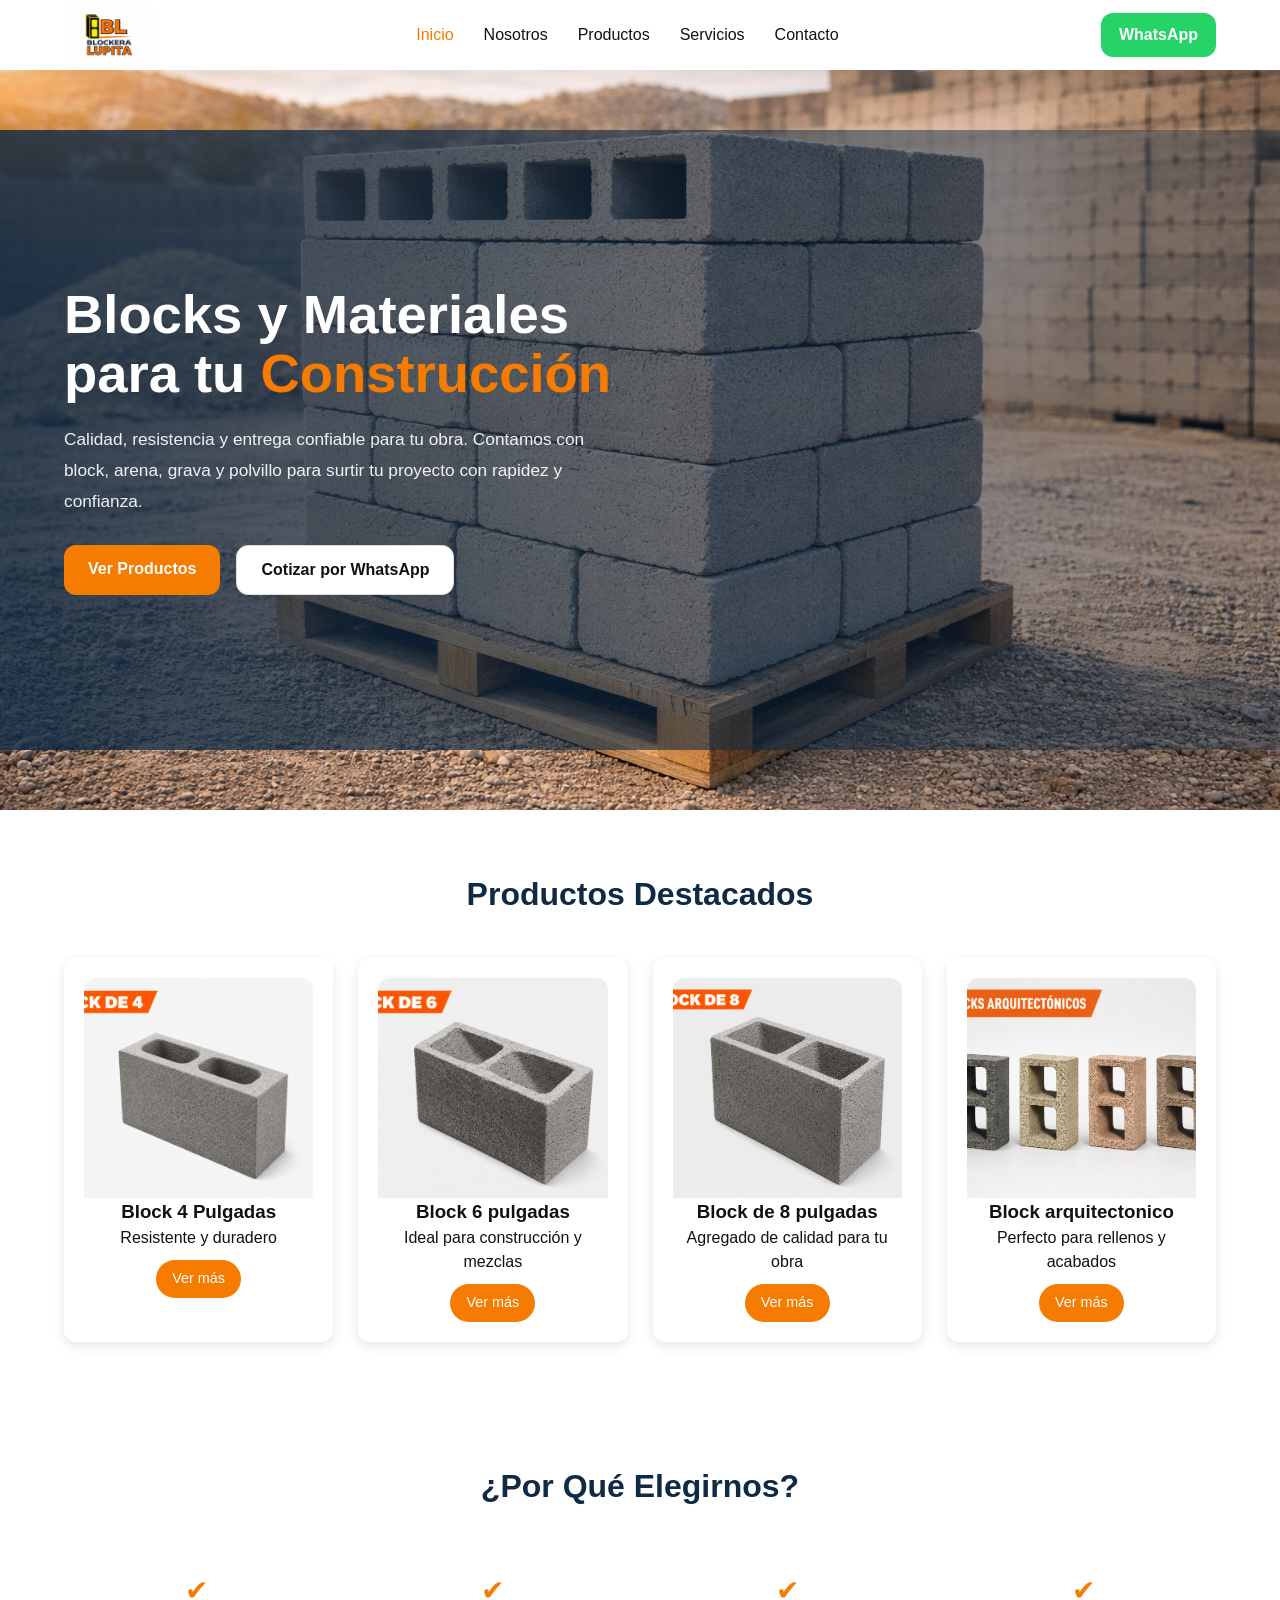
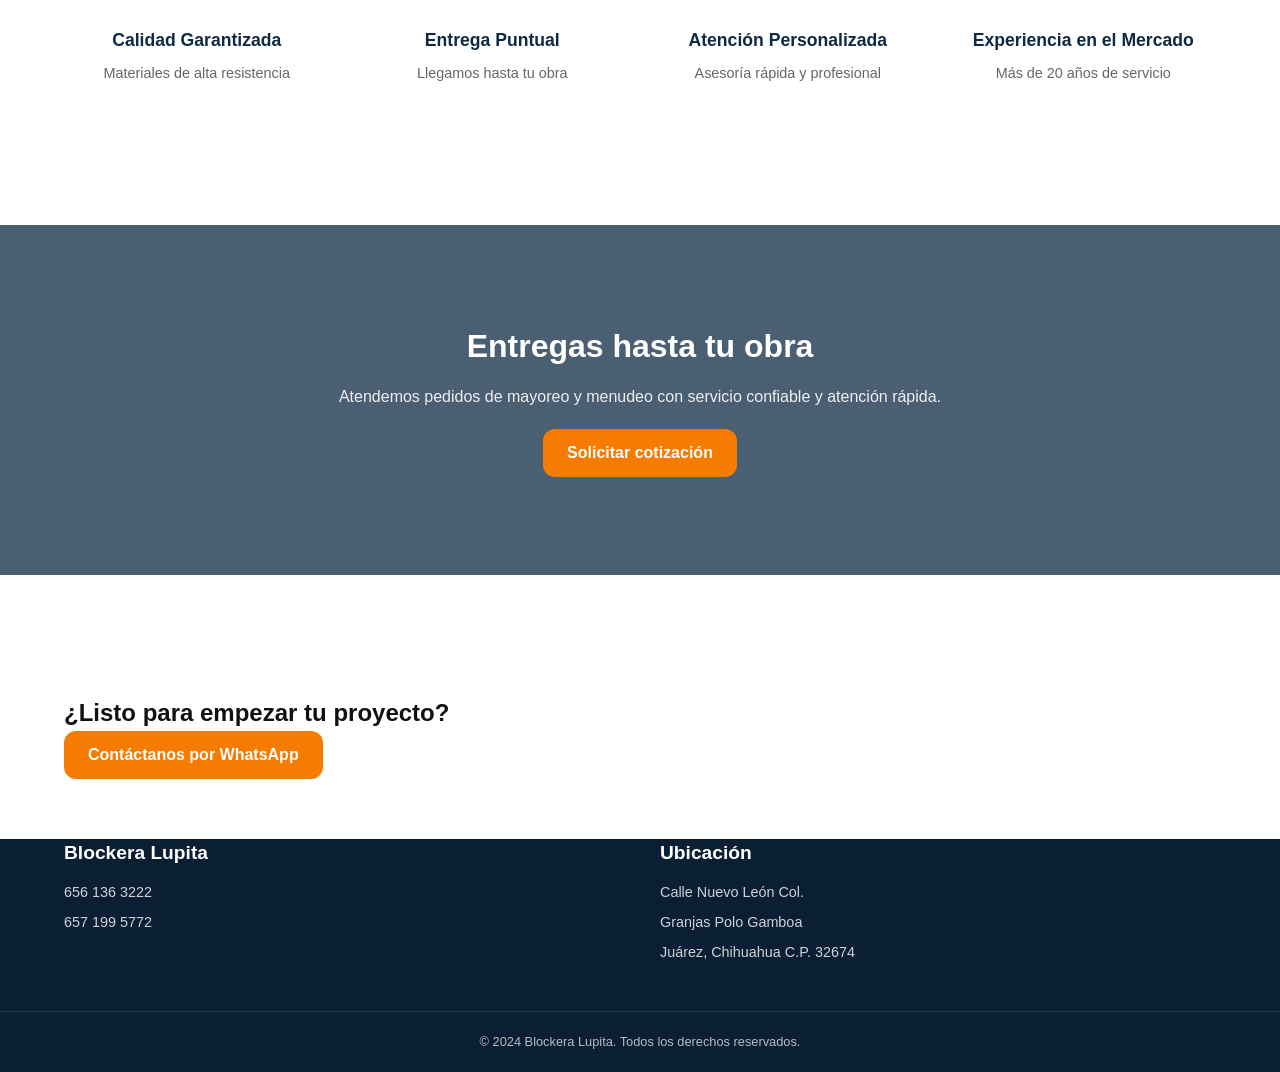
==== commit e48a890c: "ANG5" ====
--- a/index.html
+++ b/index.html
@@ -76,36 +76,36 @@
 
         <div class="productos-grid">
           <article class="producto-card">
-            <img src="assets/img/productos/block6.png" alt="Block 6 Pulgadas">
+            <img src="assets/img/productos/Block de 4.png" alt="Block 4 Pulgadas">
             <div class="producto-info">
-              <h3>Block 6 Pulgadas</h3>
+              <h3>Block 4 Pulgadas</h3>
               <p>Resistente y duradero</p>
               <a href="pages/productos.html" class="btn-card">Ver más</a>
             </div>
           </article>
 
           <article class="producto-card">
-            <img src="assets/img/productos/arena.png" alt="Arena">
+            <img src="assets/img/productos/Block de 6.png" alt="Block de 6 pulgadas">
             <div class="producto-info">
-              <h3>Arena</h3>
+              <h3>Block 6 pulgadas</h3>
               <p>Ideal para construcción y mezclas</p>
               <a href="pages/productos.html" class="btn-card">Ver más</a>
             </div>
           </article>
 
           <article class="producto-card">
-            <img src="assets/img/productos/grava.png" alt="Grava">
+            <img src="assets/img/productos/Block de 8.png" alt="Block de 8 pulgadas">
             <div class="producto-info">
-              <h3>Grava</h3>
+              <h3>Block de 8 pulgadas</h3>
               <p>Agregado de calidad para tu obra</p>
               <a href="pages/productos.html" class="btn-card">Ver más</a>
             </div>
           </article>
 
           <article class="producto-card">
-            <img src="assets/img/productos/polvillo.png" alt="Polvillo">
+            <img src="assets/img/productos/Blocks arquitectonicos.png" alt="Block arquitectonico">
             <div class="producto-info">
-              <h3>Polvillo</h3>
+              <h3>Block arquitectonico</h3>
               <p>Perfecto para rellenos y acabados</p>
               <a href="pages/productos.html" class="btn-card">Ver más</a>
             </div>
